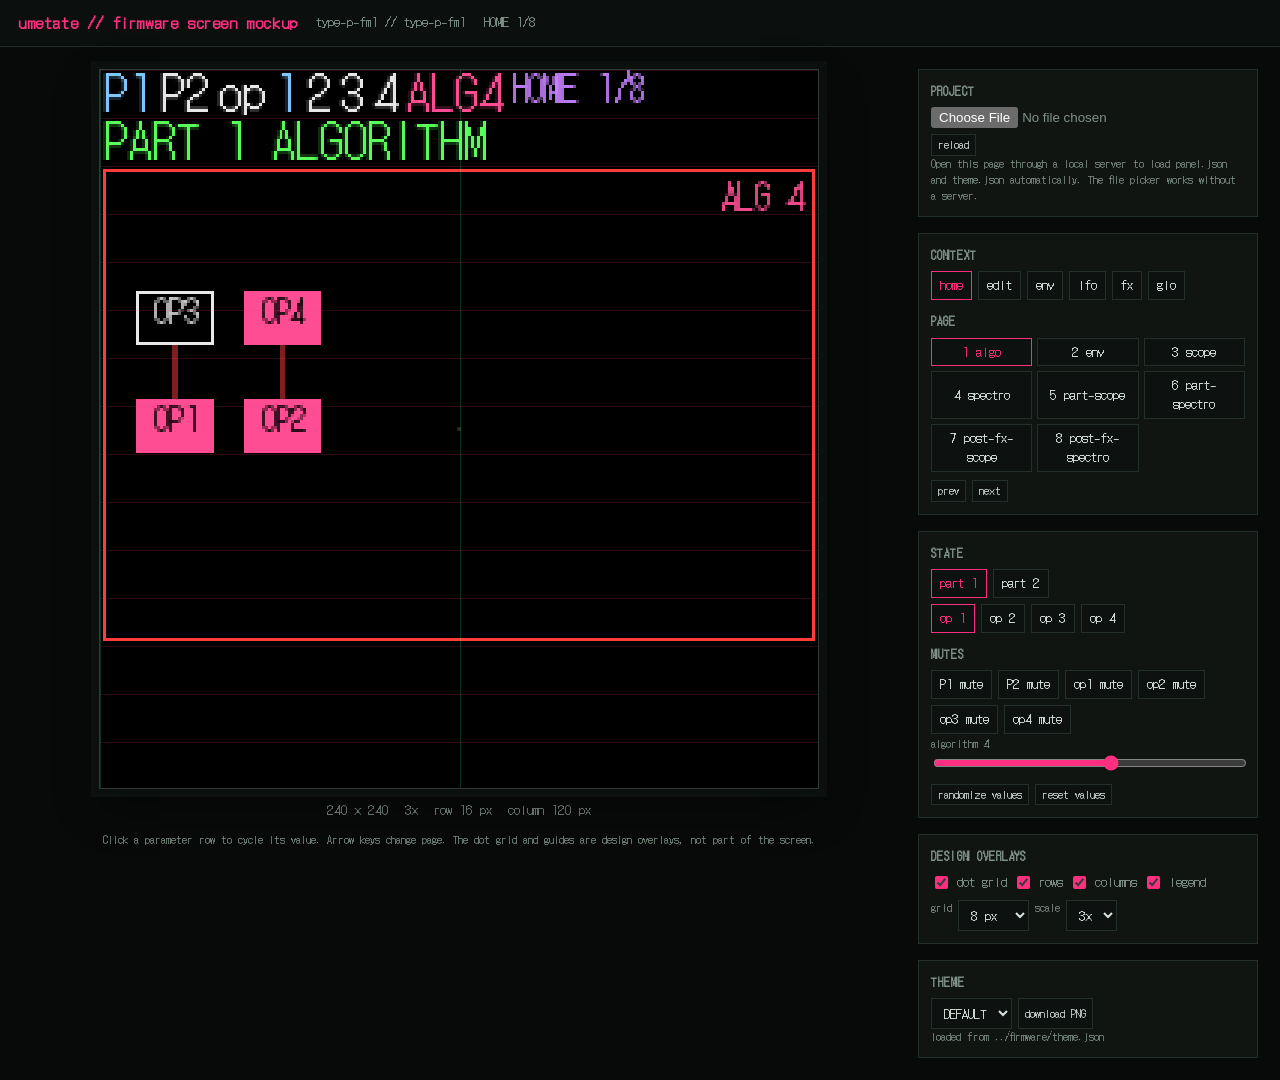
==== design/firmware-mockup.html @ 2bd8e05f "design: add a 240x240 firmware screen mockup design/firmware-mockup.html renders a project's panel.j" ====
<!doctype html>
<html lang="en">
<head>
<meta charset="utf-8">
<meta name="viewport" content="width=device-width, initial-scale=1">
<title>umetate firmware screen mockup</title>
<style>
  @font-face {
    font-family: "P1 Pixel";
    src: url("../plugin/juce/resources/fonts/DotGothic16-Regular.ttf") format("truetype");
    font-display: swap;
  }

  :root {
    color-scheme: dark;
    --shell-bg: #080a09;
    --shell-panel: #111512;
    --shell-line: #23302a;
    --shell-text: #d8e2dc;
    --shell-dim: #7f9188;
    --shell-hi: #ff2e7e;
    --scale: 3;
    --dot: 8;
  }

  * { box-sizing: border-box; }

  body {
    margin: 0;
    background: var(--shell-bg);
    color: var(--shell-text);
    font: 13px/1.45 "P1 Pixel", ui-monospace, monospace;
  }

  header {
    display: flex;
    flex-wrap: wrap;
    gap: 10px 18px;
    align-items: center;
    padding: 12px 18px;
    border-bottom: 1px solid var(--shell-line);
    background: #0b0f0d;
  }

  header h1 {
    margin: 0;
    font-size: 15px;
    letter-spacing: .04em;
    color: var(--shell-hi);
  }

  header .meta {
    color: var(--shell-dim);
  }

  main {
    display: grid;
    grid-template-columns: minmax(320px, 1fr) 340px;
    gap: 22px;
    padding: 22px;
    align-items: start;
  }

  @media (max-width: 900px) {
    main { grid-template-columns: 1fr; }
  }

  .stage {
    display: flex;
    flex-direction: column;
    gap: 12px;
    align-items: center;
  }

  .screen-wrap {
    position: relative;
    width: calc(240px * var(--scale));
    height: calc(240px * var(--scale));
    max-width: 100%;
    background: #000;
    border: 1px solid #2e3a34;
    box-shadow: 0 0 0 8px #0b0f0d, 0 18px 40px rgba(0, 0, 0, .45);
    overflow: hidden;
  }

  canvas {
    display: block;
    width: 100%;
    height: 100%;
    image-rendering: pixelated;
    image-rendering: crisp-edges;
  }

  .overlay {
    position: absolute;
    inset: 0;
    pointer-events: none;
  }

  .overlay.grid {
    background-image: radial-gradient(
      circle,
      rgba(220, 255, 235, .30) 0,
      rgba(220, 255, 235, .30) calc(var(--scale) * .55px),
      transparent calc(var(--scale) * .85px),
      transparent 100%
    );
    background-size: calc(var(--dot) * var(--scale)) calc(var(--dot) * var(--scale));
    opacity: .55;
  }

  .overlay.rows {
    background-image: repeating-linear-gradient(
      to bottom,
      rgba(255, 46, 126, .18) 0,
      rgba(255, 46, 126, .18) 1px,
      transparent 1px,
      transparent calc(16px * var(--scale))
    );
  }

  .overlay.cols {
    background-image: repeating-linear-gradient(
      to right,
      rgba(61, 255, 158, .20) 0,
      rgba(61, 255, 158, .20) 1px,
      transparent 1px,
      transparent calc(120px * var(--scale))
    );
  }

  .screen-meta {
    display: flex;
    gap: 16px;
    color: var(--shell-dim);
  }

  .sidebar {
    display: flex;
    flex-direction: column;
    gap: 16px;
    min-width: 0;
  }

  .card {
    border: 1px solid var(--shell-line);
    background: var(--shell-panel);
    padding: 12px;
  }

  .card h2 {
    margin: 0 0 8px;
    font-size: 12px;
    letter-spacing: .08em;
    text-transform: uppercase;
    color: var(--shell-dim);
  }

  .row {
    display: flex;
    flex-wrap: wrap;
    gap: 6px;
  }

  button, select, input[type="number"] {
    font: inherit;
    color: var(--shell-text);
    background: #0d1210;
    border: 1px solid var(--shell-line);
    padding: 4px 8px;
    cursor: pointer;
  }

  button:hover, select:hover {
    border-color: var(--shell-hi);
    color: #fff;
  }

  button.active {
    border-color: var(--shell-hi);
    color: var(--shell-hi);
  }

  button.tiny {
    padding: 2px 6px;
    font-size: 11px;
  }

  label.toggle {
    display: flex;
    align-items: center;
    gap: 6px;
    color: var(--shell-dim);
    cursor: pointer;
  }

  input[type="checkbox"] { accent-color: var(--shell-hi); }

  input[type="range"] { width: 100%; accent-color: var(--shell-hi); }

  input[type="file"] { width: 100%; color: var(--shell-dim); }

  .pages {
    display: grid;
    grid-template-columns: repeat(auto-fill, minmax(88px, 1fr));
    gap: 5px;
  }

  .hint {
    color: var(--shell-dim);
    font-size: 11px;
  }

  .error {
    color: #ff8f8f;
    border: 1px solid #5a2424;
    background: #1c0c0c;
    padding: 8px;
    font-size: 11px;
    white-space: pre-wrap;
  }

  .legend-swatch {
    display: inline-block;
    width: 10px;
    height: 10px;
    border: 1px solid currentColor;
    vertical-align: -1px;
  }
</style>
</head>
<body>
<header>
  <h1>umetate // firmware screen mockup</h1>
  <span class="meta" id="panel-name">loading...</span>
  <span class="meta" id="context-label"></span>
</header>

<main>
  <section class="stage">
    <div class="screen-wrap" id="screen-wrap">
      <canvas id="screen" width="240" height="240" aria-label="240 by 240 firmware screen mockup"></canvas>
      <div class="overlay grid" id="grid-overlay"></div>
      <div class="overlay rows" id="row-overlay"></div>
      <div class="overlay cols" id="col-overlay"></div>
    </div>
    <div class="screen-meta">
      <span>240 × 240</span>
      <span id="zoom-label">3×</span>
      <span>row 16 px</span>
      <span>column 120 px</span>
    </div>
    <div class="hint">
      Click a parameter row to cycle its value. Arrow keys change page.
      The dot grid and guides are design overlays, not part of the screen.
    </div>
  </section>

  <aside class="sidebar">
    <div class="card">
      <h2>Project</h2>
      <div class="row">
        <input type="file" id="panel-file" accept=".json,application/json">
        <button id="reload" class="tiny">reload</button>
      </div>
      <div class="hint" id="load-hint">
        Open this page through a local server to load panel.json and theme.json
        automatically. The file picker works without a server.
      </div>
      <div id="error" class="error" hidden></div>
    </div>

    <div class="card">
      <h2>Context</h2>
      <div class="row" id="contexts"></div>
      <h2 style="margin-top:12px">Page</h2>
      <div class="pages" id="pages"></div>
      <div class="row" style="margin-top:8px">
        <button id="prev-page" class="tiny">prev</button>
        <button id="next-page" class="tiny">next</button>
      </div>
    </div>

    <div class="card">
      <h2>State</h2>
      <div class="row" id="parts"></div>
      <div class="row" id="ops" style="margin-top:6px"></div>
      <h2 style="margin-top:12px">Mutes</h2>
      <div class="row" id="mutes"></div>
      <label class="hint" for="alg">algorithm <span id="alg-value">4</span></label>
      <input type="range" id="alg" min="0" max="7" step="1" value="4">
      <div class="row" style="margin-top:8px">
        <button id="randomize" class="tiny">randomize values</button>
        <button id="clear-values" class="tiny">reset values</button>
      </div>
    </div>

    <div class="card">
      <h2>Design overlays</h2>
      <div class="row">
        <label class="toggle"><input type="checkbox" id="show-grid" checked> dot grid</label>
        <label class="toggle"><input type="checkbox" id="show-rows" checked> rows</label>
        <label class="toggle"><input type="checkbox" id="show-cols" checked> columns</label>
        <label class="toggle"><input type="checkbox" id="show-legend" checked> legend</label>
      </div>
      <div class="row" style="margin-top:8px">
        <label class="hint" for="dot">grid</label>
        <select id="dot">
          <option value="4">4 px</option>
          <option value="8" selected>8 px</option>
          <option value="16">16 px</option>
        </select>
        <label class="hint" for="scale">scale</label>
        <select id="scale">
          <option value="2">2×</option>
          <option value="3" selected>3×</option>
          <option value="4">4×</option>
        </select>
      </div>
    </div>

    <div class="card">
      <h2>Theme</h2>
      <div class="row">
        <select id="palette"></select>
        <button id="download" class="tiny">download PNG</button>
      </div>
      <div class="hint" id="theme-note">loaded from firmware/theme.json</div>
    </div>
  </aside>
</main>

<script>
(() => {
  "use strict";

  const ROW = 16;
  const COL = 120;
  const W = 240;
  const H = 240;

  const DEFAULT_THEME = {
    colors: {
      background: "#000000",
      text: "#e8e8e8",
      muted: "#5ca666",
      accent: "#ff2e7e",
      success: "#00ff2a",
      warning: "#ffaa00",
      error: "#ff0000",
      selected: "#7ec8ff",
      popup_background: "#1e1e1e",
      popup_text: "#ffffff"
    },
    palettes: {
      DEFAULT: ["#2e5333", "#ff3c3c", "#5aff5a", "#c780ff", "#ff4d94"]
    }
  };

  const DEMO = {
    name: "demo",
    home: "home",
    parts: 2,
    operators: ["op1", "op2", "op3", "op4"],
    legend: "~SEL~ ops  ~ENC~ page\n~SAVE~ save  ~HOME~ home",
    contexts: {
      home: {
        pages: [
          {
            id: "algo",
            widgets: [
              { type: "subheader", row: 2, text: "ALGORITHM" },
              { type: "algo", row: 3, span: 10, param: "algorithm" }
            ]
          },
          {
            id: "params",
            widgets: [
              { type: "subheader", row: 2, text: "OPERATOR", partop: true },
              { type: "param_row", row: 3, text: "RATIO", param: "op1_ratio.p0" },
              { type: "param_row", row: 4, text: "LEVEL", param: "op1_level.p0" },
              { type: "param_row", row: 5, text: "FEEDBACK", param: "op1_fb.p0" },
              { type: "scope", row: 7, span: 4, channel: 0 }
            ]
          }
        ]
      },
      edit: {
        pages: [
          {
            id: "env",
            widgets: [
              { type: "subheader", row: 2, text: "ENVELOPE", active: true },
              { type: "envelope", row: 3, span: 6, params: ["r1", "r2", "r3", "r4", "l1", "l2", "l3"] }
            ]
          }
        ]
      }
    }
  };

  const state = {
    panel: null,
    theme: DEFAULT_THEME,
    context: null,
    page: 0,
    part: 0,
    op: 0,
    alg: 4,
    palette: "DEFAULT",
    values: new Map(),
    mutes: {},
    scale: 3,
    dot: 8,
    showGrid: true,
    showRows: true,
    showCols: true,
    showLegend: true,
    error: ""
  };

  const $ = (id) => document.getElementById(id);
  const canvas = $("screen");
  const ctx = canvas.getContext("2d");
  ctx.imageSmoothingEnabled = false;

  const hash = (s) => {
    let h = 2166136261;
    for (let i = 0; i < s.length; i++) {
      h ^= s.charCodeAt(i);
      h = Math.imul(h, 16777619);
    }
    return h >>> 0;
  };

  const palette = () => {
    const p = state.theme.palettes || DEFAULT_THEME.palettes;
    return p[state.palette] || p.DEFAULT || DEFAULT_THEME.palettes.DEFAULT;
  };

  const color = () => {
    const c = Object.assign({}, DEFAULT_THEME.colors, state.theme.colors || {});
    const p = palette();
    return {
      bg: c.background,
      text: c.text,
      line: p[0],
      dim: p[1],
      gray: p[2],
      amb: p[3],
      hi: p[4],
      accent: c.accent,
      selected: c.selected,
      ok: c.success,
      warn: c.warning,
      err: c.error,
      popup: c.popup_background,
      popupText: c.popup_text
    };
  };

  const currentContext = () => state.panel.contexts[state.context] || { pages: [] };
  const currentPage = () => (currentContext().pages || [])[state.page] || { widgets: [] };
  const pageWidgets = () => {
    const widgets = (currentPage().widgets || []).slice();
    const hasTitle = widgets.length > 0 && widgets[0].type === "subheader";
    return widgets
      .filter((w) => w.type !== "subheader")
      .map((w) => hasTitle ? Object.assign({}, w, { row: (w.row || 0) - 1 }) : w);
  };

  const pageLabel = () => {
    const pages = currentContext().pages || [];
    return `${state.context.toUpperCase()} ${state.page + 1}/${pages.length || 1}`;
  };

  const valueFor = (param) => {
    if (!param) return "";
    if (state.values.has(param)) return state.values.get(param);
    if (param === "algorithm") return String(state.alg);
    const p = param.toLowerCase();
    if (p.includes("ratio") || p.includes("inc")) return "1.00";
    if (p.includes("detune")) return "+0.0";
    if (p.includes("wave")) return "sine";
    if (p.includes("cutoff")) return "8.0k";
    if (p.includes("res")) return "20";
    if (p.includes("r1") || p.includes("r2") || p.includes("r3") || p.includes("r4")) return String(24 + (hash(p) % 80));
    if (p.includes("l1") || p.includes("l2") || p.includes("l3")) return String(40 + (hash(p) % 60));
    if (p.includes("level") || p.includes(".tl")) return String(30 + (hash(p) % 70));
    if (p.includes("on") || p.includes("mute")) return (hash(p) & 1) ? "on" : "off";
    if (p.includes("semi")) return String(-24 + (hash(p) % 49));
    if (p.includes("pct") || p.includes("amount") || p.includes("depth")) return String(hash(p) % 101) + "%";
    return String(16 + (hash(p) % 84));
  };

  const nextValue = (param) => {
    const p = param.toLowerCase();
    let options;
    if (p.includes("ratio")) options = ["0.50", "1.00", "2.00", "3.00"];
    else if (p.includes("wave")) options = ["sine", "tri", "saw", "square"];
    else if (p.includes("cutoff")) options = ["200", "1.0k", "4.0k", "8.0k", "16k"];
    else if (p.includes("on") || p.includes("mute")) options = ["off", "on"];
    else if (p.includes("amount") || p.includes("depth")) options = ["0%", "25%", "50%", "75%", "100%"];
    else options = ["0", "16", "32", "48", "64", "80", "99"];
    const current = valueFor(param);
    const i = options.indexOf(current);
    state.values.set(param, options[(i + 1) % options.length]);
  };

  const setScale = (s) => {
    state.scale = s;
    document.documentElement.style.setProperty("--scale", s);
    $("zoom-label").textContent = `${s}×`;
  };

  const setOverlays = () => {
    $("grid-overlay").style.display = state.showGrid ? "block" : "none";
    $("row-overlay").style.display = state.showRows ? "block" : "none";
    $("col-overlay").style.display = state.showCols ? "block" : "none";
    document.documentElement.style.setProperty("--dot", state.dot);
  };

  const text = (s, x, y, fill, size = 16, align = "left") => {
    ctx.save();
    ctx.fillStyle = fill;
    ctx.font = `${size}px "P1 Pixel", ui-monospace, monospace`;
    ctx.textBaseline = "top";
    ctx.textAlign = align;
    ctx.fillText(String(s), x, y);
    ctx.restore();
  };

  const measure = (s, size = 16) => {
    ctx.save();
    ctx.font = `${size}px "P1 Pixel", ui-monospace, monospace`;
    const w = ctx.measureText(String(s)).width;
    ctx.restore();
    return w;
  };

  const line = (x1, y1, x2, y2, stroke, width = 1) => {
    ctx.save();
    ctx.strokeStyle = stroke;
    ctx.lineWidth = width;
    ctx.beginPath();
    ctx.moveTo(x1, y1);
    ctx.lineTo(x2, y2);
    ctx.stroke();
    ctx.restore();
  };

  const rect = (x, y, w, h, fill, stroke) => {
    ctx.save();
    if (fill) {
      ctx.fillStyle = fill;
      ctx.fillRect(x, y, w, h);
    }
    if (stroke) {
      ctx.strokeStyle = stroke;
      ctx.lineWidth = 1;
      ctx.strokeRect(x + 0.5, y + 0.5, Math.max(0, w - 1), Math.max(0, h - 1));
    }
    ctx.restore();
  };

  const prefixFor = (w) => {
    if (!w) return "";
    if (w.plain) return "";
    if (w.partop) return `PART ${state.part + 1} OP`;
    if (w.plural) return w.part ? "PART" : "OP";
    if (w.part) return `PART ${state.part + 1}`;
    return `OP ${state.op + 1}`;
  };

  const header = () => {
    const c = color();
    const p = state.panel;
    let x = 1;
    const size = 16;
    const gap = 3;

    for (let i = 0; i < (p.parts || 1); i++) {
      const label = `P${i + 1}`;
      const muted = Boolean(state.mutes[`p${i + 1}`]);
      text(label, x, 0, muted ? c.dim : (i === state.part ? c.selected : c.text), size);
      x += measure(label, size) + gap;
    }

    text("op", x, 0, c.text, size);
    x += measure("op", size) + gap;
    const ops = p.operators || ["op1", "op2", "op3", "op4"];
    for (let i = 0; i < ops.length && i < 4; i++) {
      const label = String(i + 1);
      const muted = Boolean(state.mutes[`op${i + 1}`]);
      text(label, x, 0, muted ? c.dim : (i === state.op ? c.selected : c.text), size);
      x += measure(label, size) + gap;
    }

    const alg = `ALG${state.alg}`;
    if (x + measure(alg, size) + 4 < W) {
      text(alg, x, 0, c.hi, size);
      x += measure(alg, size) + 4;
    }
    const page = pageLabel();
    if (x + measure(page, 12) < W) text(page, x, 0, c.amb, 12);

    const sub = (currentPage().widgets || []).find((w) => w.type === "subheader");
    const desc = sub ? sub.text : (currentPage().id || "").toUpperCase();
    const pre = sub ? prefixFor(sub) : "";
    text((pre ? pre + " " : "") + desc, 1, ROW, c.gray, 16);  };

  const drawParamRow = (w, x, y, wd, ht) => {
    const c = color();
    const label = w.text || w.label || w.param || "param";
    const param = w.param || (w.params && w.params[0]) || "";
    text(label, x + 1, y + 1, c.text, 16);
    const val = valueFor(param);
    text(val, x + wd - 1, y + 1, c.hi, 16, "right");
    line(x, y + ht - 1, x + wd, y + ht - 1, c.line || c.dim, 1);
  };

  const drawEnvelope = (w, x, y, wd, ht, stroke) => {
    const c = color();
    rect(x + 1, y + 1, wd - 2, ht - 2, "rgba(0,0,0,.22)", c.dim);
    const pad = 8;
    const gx = x + pad;
    const gy = y + pad;
    const gw = wd - pad * 2;
    const gh = ht - pad * 2;
    for (let i = 1; i < 4; i++) line(gx + (gw * i) / 4, gy, gx + (gw * i) / 4, gy + gh, "rgba(255,255,255,.10)");
    for (let i = 1; i < 2; i++) line(gx, gy + gh / 2, gx + gw, gy + gh / 2, "rgba(255,255,255,.10)");
    const pts = [0, 0.78, 0.45, 0.62, 0.22, 0.74, 0.12];
    ctx.save();
    ctx.strokeStyle = stroke || c.amb;
    ctx.lineWidth = 2;
    ctx.beginPath();
    pts.forEach((v, i) => {
      const px = gx + (gw * i) / (pts.length - 1);
      const py = gy + gh - v * gh;
      if (i === 0) ctx.moveTo(px, py);
      else ctx.lineTo(px, py);
    });
    ctx.stroke();
    ctx.restore();
  };

  const drawScope = (w, x, y, wd, ht) => {
    const c = color();
    rect(x + 1, y + 1, wd - 2, ht - 2, "rgba(0,0,0,.22)", c.dim);
    const mid = y + ht / 2;
    ctx.save();
    ctx.strokeStyle = c.ok;
    ctx.lineWidth = 1.5;
    ctx.beginPath();
    for (let i = 0; i < wd - 4; i++) {
      const v = Math.sin(i * 0.16 + (w.channel || 0)) * 0.32 + Math.sin(i * 0.07) * 0.18;
      const py = mid + v * (ht * 0.42);
      if (i === 0) ctx.moveTo(x + 2 + i, py);
      else ctx.lineTo(x + 2 + i, py);
    }
    ctx.stroke();
    ctx.restore();
  };

  const drawSpectro = (w, x, y, wd, ht) => {
    const c = color();
    rect(x + 1, y + 1, wd - 2, ht - 2, "rgba(0,0,0,.22)", c.dim);
    const bars = Math.max(8, Math.floor((wd - 4) / 4));
    const bw = (wd - 4) / bars;
    for (let i = 0; i < bars; i++) {
      const v = 0.18 + Math.abs(Math.sin(i * 0.7 + (w.channel || 0))) * 0.72;
      const bh = (ht - 4) * v;
      rect(x + 2 + i * bw, y + ht - 2 - bh, Math.max(1, bw - 1), bh, i % 5 === 0 ? c.amb : c.hi);
    }
  };

  const drawAlgo = (w, x, y, wd, ht) => {
    const c = color();
    rect(x + 1, y + 1, wd - 2, ht - 2, "rgba(0,0,0,.22)", c.dim);
    const n = state.alg;
    const carriers = [[0], [0, 1], [0, 2], [0, 1, 2], [0, 1, 3], [0, 2, 3], [0, 1, 2, 3], [0, 1, 2, 3]][n] || [0];
    const bw = 26;
    const bh = 18;
    const gap = 10;
    const startX = x + 12;
    const startY = y + 20;
    const pos = [
      [startX, startY + 58],
      [startX + bw + gap, startY + 58],
      [startX, startY + 22],
      [startX + bw + gap, startY + 22]
    ];
    // simple routing lines: modulators feed the next lower row
    for (let i = 2; i < 4; i++) {
      line(pos[i][0] + bw / 2, pos[i][1] + bh, pos[i - 2][0] + bw / 2, pos[i - 2][1], c.dim, 1);
    }
    for (let i = 0; i < 4; i++) {
      const carrier = carriers.includes(i);
      rect(pos[i][0], pos[i][1], bw, bh, carrier ? c.hi : "transparent", carrier ? c.hi : c.text);
      text(`OP${i + 1}`, pos[i][0] + bw / 2, pos[i][1] + 2, carrier ? c.bg : c.text, 10, "center");
    }
    text(`ALG ${n}`, x + wd - 4, y + 4, c.hi, 12, "right");
  };

  const drawLabel = (w, x, y, wd) => {
    const c = color();
    text(w.text || "", x + 1, y, c.gray, 16);
  };

  const drawName = (w, x, y, wd) => {
    const c = color();
    text(w.text || "name", x + 1, y, c.text, 16);
    text("init patch", x + wd - 1, y, c.hi, 16, "right");
  };

  const drawCustom = (w, x, y, wd, ht) => {
    const c = color();
    text(w.text || "custom", x + 1, y, c.amb, 16);
  };

  const drawWidget = (w) => {
    const x = 0;
    const y = (w.row || 0) * ROW;
    const wd = W;
    const ht = (w.span || 1) * ROW;
    switch (w.type) {
      case "subheader": break;   /* the page title is drawn by header() */
      case "param_row": drawParamRow(w, x, y, wd, ht); break;
      case "label": drawLabel(w, x, y, wd); break;
      case "name": drawName(w, x, y, wd); break;
      case "algo": drawAlgo(w, x, y, wd, ht); break;
      case "envelope": drawEnvelope(w, x, y, wd, ht, color().amb); break;
      case "genv": drawEnvelope(w, x, y, wd, ht, color().ok); break;
      case "scope": drawScope(w, x, y, wd, ht); break;
      case "spectro": drawSpectro(w, x, y, wd, ht); break;
      case "custom": drawCustom(w, x, y, wd, ht); break;
      default: text(w.text || w.type, x + 1, y, color().dim, 14); break;
    }
  };

  const drawLegend = () => {
    if (!state.showLegend || !state.panel.legend) return;
    const page = currentPage();
    const lastRow = Math.max(...pageWidgets().map((w) => (w.row || 0) + (w.span || 1)), 0);
    if (lastRow >= 12) return;
    const c = color();
    const lines = String(state.panel.legend).split(/\n|\\n/).slice(0, 3);
    let y = H - lines.length * 14;
    for (const raw of lines) {
      let x = 2;
      let hot = false;
      for (const part of raw.split("~")) {
        if (part) {
          text(part, x, y, hot ? c.hi : c.dim, 11);
          x += measure(part, 11);
        }
        hot = !hot;
      }
      y += 14;
    }
  };

  const render = () => {
    const c = color();
    ctx.fillStyle = c.bg;
    ctx.fillRect(0, 0, W, H);
    if (!state.panel) return;
    header();
    for (const w of pageWidgets()) drawWidget(w);
    drawLegend();
    $("context-label").textContent = pageLabel();
    $("panel-name").textContent = `${state.panel.name || "panel"} // ${state.theme.name || "theme"}`;
  };

  const showError = (message) => {
    state.error = message;
    const el = $("error");
    el.hidden = !message;
    el.textContent = message;
  };

  const buildControls = () => {
    const p = state.panel;
    const contexts = Object.keys(p.contexts || {});
    if (!contexts.includes(state.context)) state.context = p.home && p.contexts[p.home] ? p.home : contexts[0];
    state.page = Math.min(state.page, (currentContext().pages || []).length - 1);
    if (state.page < 0) state.page = 0;

    $("contexts").innerHTML = "";
    for (const key of contexts) {
      const b = document.createElement("button");
      b.textContent = key;
      b.className = key === state.context ? "active" : "";
      b.onclick = () => {
        state.context = key;
        state.page = 0;
        buildControls();
        render();
      };
      $("contexts").append(b);
    }

    $("pages").innerHTML = "";
    (currentContext().pages || []).forEach((page, i) => {
      const b = document.createElement("button");
      b.textContent = `${i + 1} ${page.id}`;
      b.className = i === state.page ? "active" : "";
      b.onclick = () => {
        state.page = i;
        buildControls();
        render();
      };
      $("pages").append(b);
    });

    $("parts").innerHTML = "";
    for (let i = 0; i < (p.parts || 1); i++) {
      const b = document.createElement("button");
      b.textContent = `part ${i + 1}`;
      b.className = i === state.part ? "active" : "";
      b.onclick = () => {
        state.part = i;
        buildControls();
        render();
      };
      $("parts").append(b);
    }

    $("ops").innerHTML = "";
    const ops = p.operators || [];
    for (let i = 0; i < ops.length; i++) {
      const b = document.createElement("button");
      b.textContent = `op ${i + 1}`;
      b.className = i === state.op ? "active" : "";
      b.onclick = () => {
        state.op = i;
        buildControls();
        render();
      };
      $("ops").append(b);
    }

    $("mutes").innerHTML = "";
    for (let i = 0; i < (p.parts || 1); i++) {
      const b = document.createElement("button");
      b.textContent = `P${i + 1} mute`;
      b.className = state.mutes[`p${i + 1}`] ? "active" : "";
      b.onclick = () => {
        state.mutes[`p${i + 1}`] = !state.mutes[`p${i + 1}`];
        buildControls();
        render();
      };
      $("mutes").append(b);
    }
    for (let i = 0; i < ops.length; i++) {
      const b = document.createElement("button");
      b.textContent = `op${i + 1} mute`;
      b.className = state.mutes[`op${i + 1}`] ? "active" : "";
      b.onclick = () => {
        state.mutes[`op${i + 1}`] = !state.mutes[`op${i + 1}`];
        buildControls();
        render();
      };
      $("mutes").append(b);
    }

    const palettes = Object.keys(state.theme.palettes || DEFAULT_THEME.palettes);
    if (!palettes.includes(state.palette)) state.palette = palettes[0];
    $("palette").innerHTML = palettes.map((name) => `<option value="${name}"${name === state.palette ? " selected" : ""}>${name}</option>`).join("");
  };

  const connectControls = () => {
    $("prev-page").onclick = () => {
      const pages = currentContext().pages || [];
      if (!pages.length) return;
      state.page = (state.page - 1 + pages.length) % pages.length;
      buildControls();
      render();
    };
    $("next-page").onclick = () => {
      const pages = currentContext().pages || [];
      if (!pages.length) return;
      state.page = (state.page + 1) % pages.length;
      buildControls();
      render();
    };
    $("alg").oninput = (e) => {
      state.alg = Number(e.target.value);
      $("alg-value").textContent = state.alg;
      render();
    };
    $("palette").onchange = (e) => {
      state.palette = e.target.value;
      render();
    };
    $("show-grid").onchange = (e) => { state.showGrid = e.target.checked; setOverlays(); };
    $("show-rows").onchange = (e) => { state.showRows = e.target.checked; setOverlays(); };
    $("show-cols").onchange = (e) => { state.showCols = e.target.checked; setOverlays(); };
    $("show-legend").onchange = (e) => { state.showLegend = e.target.checked; render(); };
    $("dot").onchange = (e) => { state.dot = Number(e.target.value); setOverlays(); };
    $("scale").onchange = (e) => { setScale(Number(e.target.value)); };
    $("randomize").onclick = () => {
      for (const w of pageWidgets()) {
        const param = w.param || (w.params && w.params[0]);
        if (param) nextValue(param);
      }
      render();
    };
    $("clear-values").onclick = () => {
      state.values.clear();
      render();
    };
    $("download").onclick = () => {
      const a = document.createElement("a");
      a.download = `${state.panel.name || "screen"}-${state.context}-${state.page + 1}.png`;
      a.href = canvas.toDataURL("image/png");
      a.click();
    };
    $("reload").onclick = () => boot(true);

    $("panel-file").onchange = async (e) => {
      const file = e.target.files && e.target.files[0];
      if (!file) return;
      try {
        state.panel = JSON.parse(await file.text());
        state.context = null;
        state.page = 0;
        state.values.clear();
        showError("");
        buildControls();
        render();
      } catch (err) {
        showError("could not read that panel.json:\n" + err.message);
      }
    };

    canvas.onclick = (e) => {
      if (!state.panel) return;
      const rect = canvas.getBoundingClientRect();
      const x = ((e.clientX - rect.left) / rect.width) * W;
      const y = ((e.clientY - rect.top) / rect.height) * H;
      const row = Math.floor(y / ROW);
      const hit = pageWidgets().find((w) => {
        const top = (w.row || 0);
        const span = w.span || 1;
        return row >= top && row < top + span && w.type === "param_row";
      });
      if (hit) {
        const param = hit.param || (hit.params && hit.params[0]);
        if (param) {
          nextValue(param);
          render();
        }
      }
    };

    window.onkeydown = (e) => {
      if (!state.panel) return;
      const pages = currentContext().pages || [];
      if (!pages.length) return;
      if (e.key === "ArrowRight") {
        state.page = (state.page + 1) % pages.length;
        buildControls(); render();
      } else if (e.key === "ArrowLeft") {
        state.page = (state.page - 1 + pages.length) % pages.length;
        buildControls(); render();
      } else if (e.key === "ArrowDown" || e.key === "ArrowUp") {
        const keys = Object.keys(state.panel.contexts || {});
        const i = keys.indexOf(state.context);
        const next = e.key === "ArrowDown" ? (i + 1) % keys.length : (i - 1 + keys.length) % keys.length;
        state.context = keys[next];
        state.page = 0;
        buildControls(); render();
      }
    };
  };

  const resolveAsset = (value, fallback) => {
    const raw = value || fallback;
    const rootDirs = ["examples/", "firmware/", "design/", "plugin/"];
    if (raw.startsWith("/") || raw.startsWith("http://") || raw.startsWith("https://")) return raw;
    if (rootDirs.some((dir) => raw.startsWith(dir))) return "/" + raw;
    return new URL(raw, location.href).href;
  };

  const loadPanel = async () => {
    const params = new URLSearchParams(location.search);
    const requested = params.get("panel");
    const candidates = [];
    if (requested) candidates.push(resolveAsset(requested, requested));
    candidates.push(
      "../examples/type-p-fm1/panel.json",
      "../../src/panel.json",
      "/src/panel.json"
    );
    let lastError = "";
    for (const url of candidates) {
      try {
        const res = await fetch(url, { cache: "no-store" });
        if (!res.ok) throw new Error(`${res.status} ${res.statusText}`);
        state.panel = await res.json();
        showError("");
        return;
      } catch (err) {
        lastError = `${url}: ${err.message}`;
      }
    }
    state.panel = DEMO;
    showError(
      "could not load a panel.json\n" +
      "Open this page through a local server (python -m http.server 8000) " +
      "or use the file picker. Showing the demo panel.\n\n" + lastError
    );
  };

  const loadTheme = async () => {
    const params = new URLSearchParams(location.search);
    const requested = params.get("theme");
    const candidates = [];
    if (requested) candidates.push(resolveAsset(requested, requested));
    candidates.push("../firmware/theme.json", "../../firmware/theme.json");
    for (const url of candidates) {
      try {
        const res = await fetch(url, { cache: "no-store" });
        if (!res.ok) throw new Error(`${res.status} ${res.statusText}`);
        state.theme = await res.json();
        $("theme-note").textContent = `loaded from ${url}`;
        return;
      } catch (err) {
        /* try the next candidate */
      }
    }
    state.theme = DEFAULT_THEME;
    $("theme-note").textContent = "using the built-in fallback theme";
  };

  const boot = async (reload = false) => {
    const params = new URLSearchParams(location.search);
    if (reload || !state.panel) {
      await Promise.all([loadPanel(), loadTheme()]);
    }
    if (state.panel) {
      const wantedContext = params.get("context");
      if (wantedContext && state.panel.contexts[wantedContext]) {
        state.context = wantedContext;
      }
      const wantedPage = Number(params.get("page") || "1") - 1;
      if (Number.isFinite(wantedPage)) state.page = Math.max(0, wantedPage);
    }
    const scale = Number(params.get("scale") || 3);
    setScale([2, 3, 4].includes(scale) ? scale : 3);
    setOverlays();
    buildControls();
    render();
  };

  connectControls();
  boot();
  if (document.fonts && document.fonts.ready) {
    document.fonts.ready.then(() => render());
  }
})();
</script>
</body>
</html>
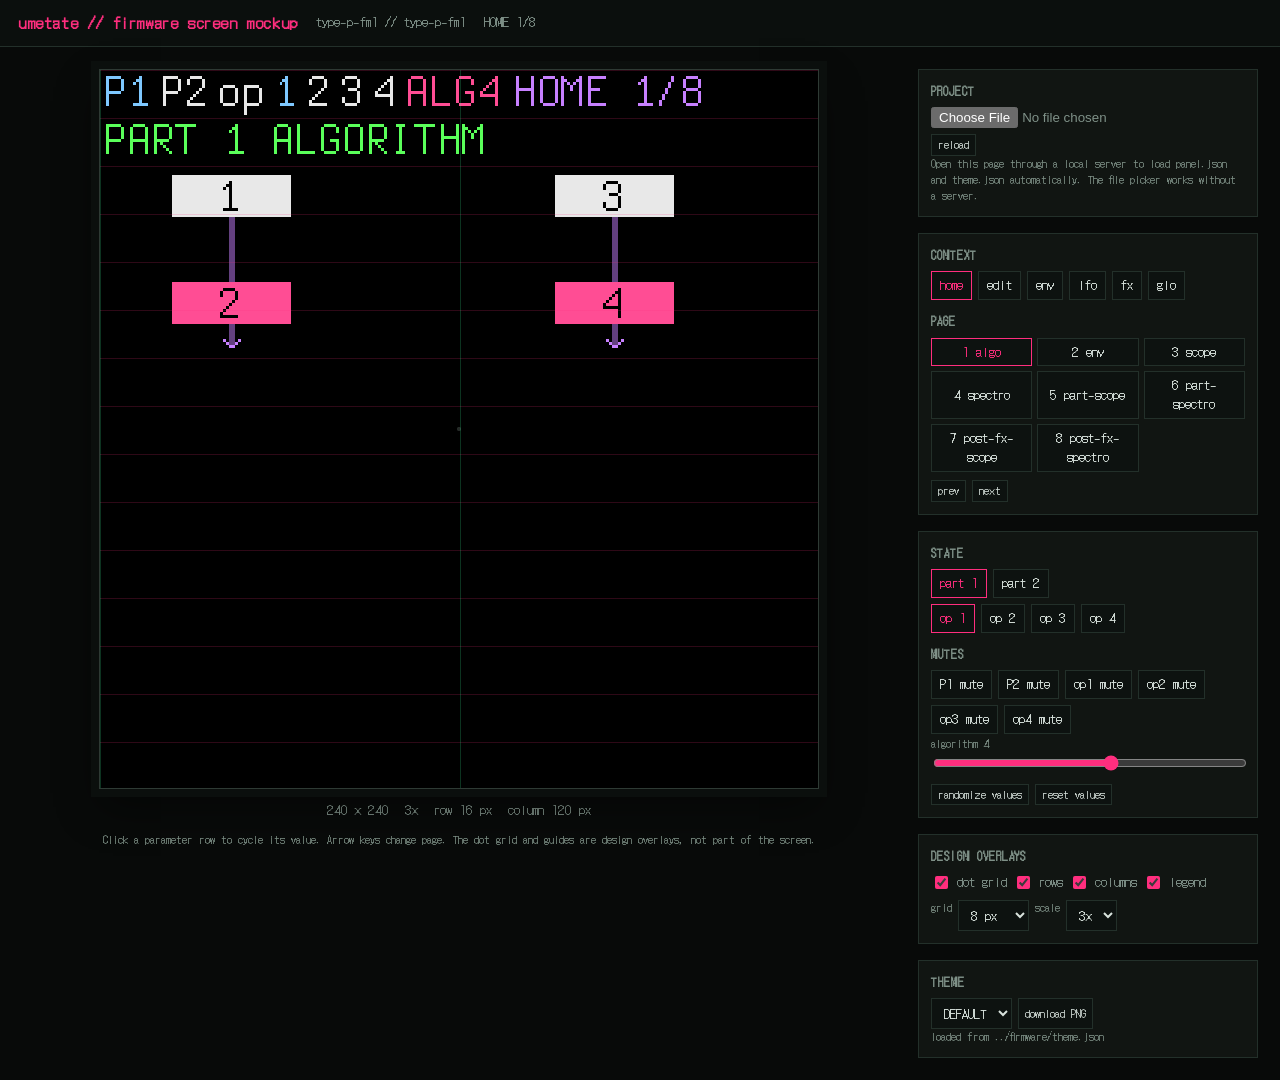
==== commit 18e3853e: "design: draw the firmware bitmap font in the screen mockup The 240x240 mockup now loads design/firmw" ====
--- a/design/firmware-mockup.html
+++ b/design/firmware-mockup.html
@@ -402,6 +402,7 @@
   const state = {
     panel: null,
     theme: DEFAULT_THEME,
+    font: null,
     context: null,
     page: 0,
     part: 0,
@@ -520,7 +521,66 @@
     document.documentElement.style.setProperty("--dot", state.dot);
   };
 
+  const face = (name) => {
+    if (!state.font || !state.font.faces) return null;
+    const data = state.font.faces[name];
+    if (!data) return null;
+    if (!data._bytes) {
+      data._bytes = Uint8Array.from(atob(data.data), (c) => c.charCodeAt(0));
+    }
+    return data;
+  };
+
+  const glyphIndex = (f, code) => {
+    if (code < f.first || code > f.last) code = 63;   /* "?" */
+    return code - f.first;
+  };
+
+  const bitmapMeasure = (s, name) => {
+    const f = face(name);
+    if (!f) return 0;
+    let width = 0;
+    for (const ch of String(s)) {
+      width += f.adv[glyphIndex(f, ch.codePointAt(0))];
+    }
+    return width;
+  };
+
+  const drawBitmap = (s, x, y, fill, name) => {
+    const f = face(name);
+    if (!f) return false;
+    ctx.save();
+    ctx.fillStyle = fill;
+    let pen = x;
+    for (const ch of String(s)) {
+      const gi = glyphIndex(f, ch.codePointAt(0));
+      const w = f.bw[gi];
+      const bpr = (w + 1) >> 1;
+      const off = f.off[gi];
+      for (let gy = 0; gy < f.height; gy++) {
+        for (let gx = 0; gx < w; gx++) {
+          const byte = f._bytes[off + gy * bpr + (gx >> 1)];
+          const alpha = (gx & 1) ? (byte & 15) : (byte >> 4);
+          if (!alpha) continue;
+          ctx.globalAlpha = alpha / 15;
+          ctx.fillRect(pen - f.pad + gx, y + gy, 1, 1);
+        }
+      }
+      pen += f.adv[gi];
+    }
+    ctx.globalAlpha = 1;
+    ctx.restore();
+    return true;
+  };
+
   const text = (s, x, y, fill, size = 16, align = "left") => {
+    const name = size >= 24 ? "L" : "S";
+    if (state.font) {
+      const width = bitmapMeasure(s, name);
+      const drawX = align === "right" ? x - width : align === "center" ? x - width / 2 : x;
+      drawBitmap(s, Math.round(drawX), Math.round(y), fill, name);
+      return;
+    }
     ctx.save();
     ctx.fillStyle = fill;
     ctx.font = `${size}px "P1 Pixel", ui-monospace, monospace`;
@@ -531,6 +591,8 @@
   };
 
   const measure = (s, size = 16) => {
+    const name = size >= 24 ? "L" : "S";
+    if (state.font) return bitmapMeasure(s, name);
     ctx.save();
     ctx.font = `${size}px "P1 Pixel", ui-monospace, monospace`;
     const w = ctx.measureText(String(s)).width;
@@ -674,32 +736,47 @@
     }
   };
 
+  const ALGO_MOD = [
+    [0, 1, 2, 4], [0, 0, 3, 4], [0, 0, 2, 5], [0, 1, 1, 6],
+    [0, 1, 0, 4], [0, 1, 1, 1], [0, 1, 0, 0], [0, 0, 0, 0]
+  ];
+  const ALGO_CAR = [8, 8, 8, 8, 10, 14, 14, 15];
+  const ALGO_X = [
+    [30, 90, 150, 210], [44, 172, 108, 108], [44, 172, 108, 108], [108, 44, 172, 108],
+    [44, 44, 172, 172], [108, 44, 108, 172], [44, 44, 108, 172], [210, 150, 90, 30]
+  ];
+  const ALGO_Y = [
+    [10, 10, 10, 10], [10, 10, 46, 82], [46, 10, 46, 82], [10, 46, 46, 82],
+    [10, 46, 10, 46], [10, 46, 46, 46], [10, 46, 46, 46], [10, 10, 10, 10]
+  ];
+
   const drawAlgo = (w, x, y, wd, ht) => {
     const c = color();
-    rect(x + 1, y + 1, wd - 2, ht - 2, "rgba(0,0,0,.22)", c.dim);
-    const n = state.alg;
-    const carriers = [[0], [0, 1], [0, 2], [0, 1, 2], [0, 1, 3], [0, 2, 3], [0, 1, 2, 3], [0, 1, 2, 3]][n] || [0];
-    const bw = 26;
-    const bh = 18;
-    const gap = 10;
-    const startX = x + 12;
-    const startY = y + 20;
-    const pos = [
-      [startX, startY + 58],
-      [startX + bw + gap, startY + 58],
-      [startX, startY + 22],
-      [startX + bw + gap, startY + 22]
-    ];
-    // simple routing lines: modulators feed the next lower row
-    for (let i = 2; i < 4; i++) {
-      line(pos[i][0] + bw / 2, pos[i][1] + bh, pos[i - 2][0] + bw / 2, pos[i - 2][1], c.dim, 1);
-    }
+    const n = Math.max(0, Math.min(7, state.alg));
+    const car = ALGO_CAR[n];
     for (let i = 0; i < 4; i++) {
-      const carrier = carriers.includes(i);
-      rect(pos[i][0], pos[i][1], bw, bh, carrier ? c.hi : "transparent", carrier ? c.hi : c.text);
-      text(`OP${i + 1}`, pos[i][0] + bw / 2, pos[i][1] + 2, carrier ? c.bg : c.text, 10, "center");
-    }
-    text(`ALG ${n}`, x + wd - 4, y + 4, c.hi, 12, "right");
+      for (let j = 0; j < 4; j++) {
+        if (ALGO_MOD[n][i] & (1 << j)) {
+          line(x + ALGO_X[n][j], y + ALGO_Y[n][j], x + ALGO_X[n][i], y + ALGO_Y[n][i], c.amb, 1);
+        }
+      }
+    }
+    for (let i = 0; i < 4; i++) {
+      if (car & (1 << i)) {
+        const cx = x + ALGO_X[n][i];
+        const cy = y + ALGO_Y[n][i] + 7;
+        line(cx, cy, cx, cy + 8, c.amb, 1);
+        line(cx - 3, cy + 5, cx, cy + 8, c.amb, 1);
+        line(cx + 3, cy + 5, cx, cy + 8, c.amb, 1);
+      }
+    }
+    for (let i = 0; i < 4; i++) {
+      const carrier = Boolean(car & (1 << i));
+      const bx = x + ALGO_X[n][i] - 20;
+      const by = y + ALGO_Y[n][i] - 7;
+      rect(bx, by, 40, 14, carrier ? c.hi : c.text);
+      text(String(i + 1), bx + 15, by, c.bg, 16);
+    }
   };
 
   const drawLabel = (w, x, y, wd) => {
@@ -745,18 +822,18 @@
     if (lastRow >= 12) return;
     const c = color();
     const lines = String(state.panel.legend).split(/\n|\\n/).slice(0, 3);
-    let y = H - lines.length * 14;
+    let y = H - lines.length * ROW;
     for (const raw of lines) {
       let x = 2;
       let hot = false;
       for (const part of raw.split("~")) {
         if (part) {
-          text(part, x, y, hot ? c.hi : c.dim, 11);
-          x += measure(part, 11);
+          text(part, x, y, hot ? c.hi : c.dim, 16);
+          x += measure(part, 16);
         }
         hot = !hot;
       }
-      y += 14;
+      y += ROW;
     }
   };
 
@@ -1034,10 +1111,25 @@
     $("theme-note").textContent = "using the built-in fallback theme";
   };
 
+  const loadFont = async () => {
+    const candidates = ["firmware-font.json", "../design/firmware-font.json"];
+    for (const url of candidates) {
+      try {
+        const res = await fetch(url, { cache: "no-store" });
+        if (!res.ok) throw new Error(`${res.status} ${res.statusText}`);
+        state.font = await res.json();
+        return;
+      } catch (err) {
+        /* try the next candidate */
+      }
+    }
+    state.font = null;
+  };
+
   const boot = async (reload = false) => {
     const params = new URLSearchParams(location.search);
     if (reload || !state.panel) {
-      await Promise.all([loadPanel(), loadTheme()]);
+      await Promise.all([loadPanel(), loadTheme(), loadFont()]);
     }
     if (state.panel) {
       const wantedContext = params.get("context");
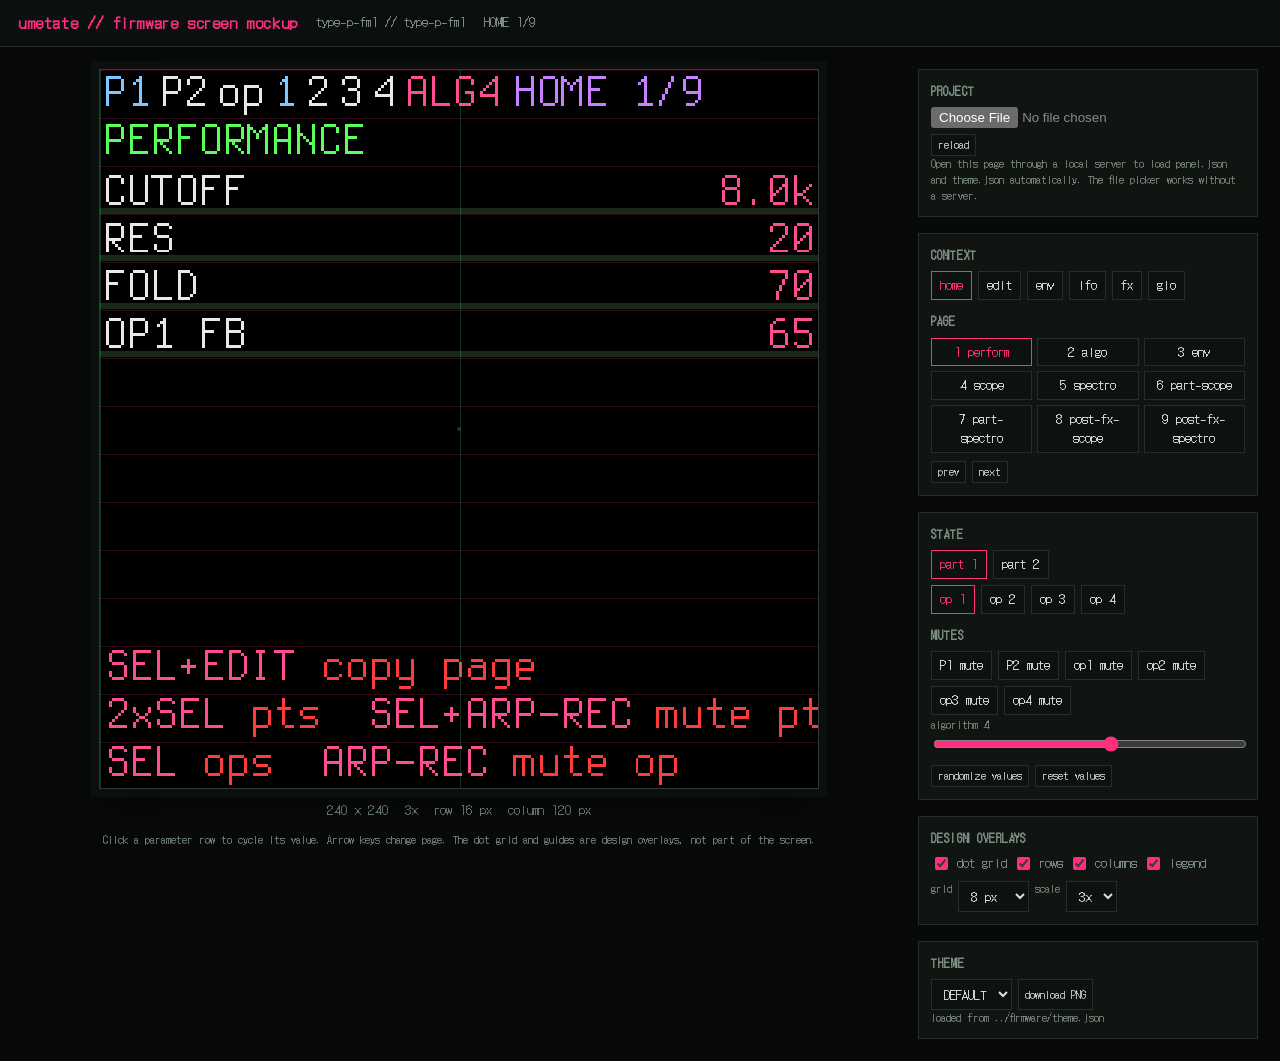
==== commit cea79614: "fix: match the OPM modulator index and detent the ratio knobs The FM router doubled the modulator pa" ====
--- a/design/firmware-mockup.html
+++ b/design/firmware-mockup.html
@@ -497,7 +497,7 @@
   const nextValue = (param) => {
     const p = param.toLowerCase();
     let options;
-    if (p.includes("ratio")) options = ["0.50", "1.00", "2.00", "3.00"];
+    if (p.includes("ratio")) options = ["0.50", "0.71", "0.79", "0.87", "1.00", "1.41", "1.57", "1.73", "2.00"];
     else if (p.includes("wave")) options = ["sine", "tri", "saw", "square"];
     else if (p.includes("cutoff")) options = ["200", "1.0k", "4.0k", "8.0k", "16k"];
     else if (p.includes("on") || p.includes("mute")) options = ["off", "on"];
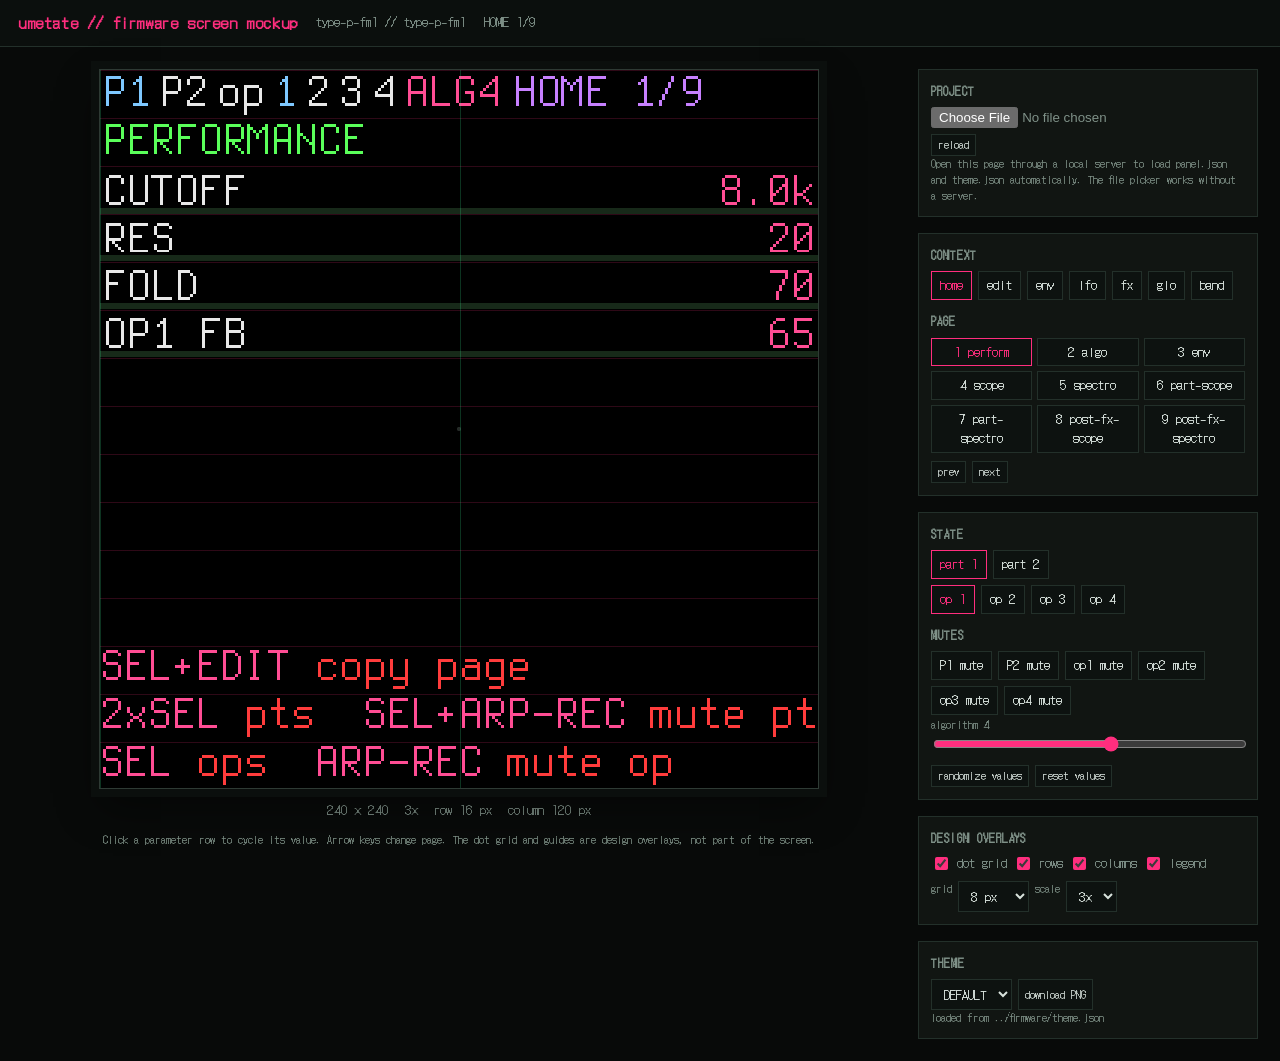
==== commit f0be9fcc: "design: specify the operator band and the page memory The control map gains the SEL plus SELECT oper" ====
--- a/design/firmware-mockup.html
+++ b/design/firmware-mockup.html
@@ -278,6 +278,10 @@
       <div class="row" style="margin-top:8px">
         <button id="prev-page" class="tiny">prev</button>
         <button id="next-page" class="tiny">next</button>
+      </div>
+      <div class="hint" id="band-hint" hidden>
+        Band preview: change the algorithm and operator to see the carrier, one,
+        two, or three targets.
       </div>
     </div>
 
@@ -405,6 +409,7 @@
     font: null,
     context: null,
     page: 0,
+    pages: {},
     part: 0,
     op: 0,
     alg: 4,
@@ -683,7 +688,6 @@
 
   const drawEnvelope = (w, x, y, wd, ht, stroke) => {
     const c = color();
-    rect(x + 1, y + 1, wd - 2, ht - 2, "rgba(0,0,0,.22)", c.dim);
     const pad = 8;
     const gx = x + pad;
     const gy = y + pad;
@@ -691,7 +695,9 @@
     const gh = ht - pad * 2;
     for (let i = 1; i < 4; i++) line(gx + (gw * i) / 4, gy, gx + (gw * i) / 4, gy + gh, "rgba(255,255,255,.10)");
     for (let i = 1; i < 2; i++) line(gx, gy + gh / 2, gx + gw, gy + gh / 2, "rgba(255,255,255,.10)");
-    const pts = [0, 0.78, 0.45, 0.62, 0.22, 0.74, 0.12];
+    const op = w.op || 0;
+    const pts = [0, 0.78, 0.45, 0.62, 0.22, 0.74, 0.12].map((v, i) =>
+      Math.max(0.05, Math.min(0.95, v + Math.sin((i + 1) * op) * 0.12)));
     ctx.save();
     ctx.strokeStyle = stroke || c.amb;
     ctx.lineWidth = 2;
@@ -708,10 +714,10 @@
 
   const drawScope = (w, x, y, wd, ht) => {
     const c = color();
-    rect(x + 1, y + 1, wd - 2, ht - 2, "rgba(0,0,0,.22)", c.dim);
     const mid = y + ht / 2;
+    line(x, mid, x + wd - 1, mid, c.dim, 1);
     ctx.save();
-    ctx.strokeStyle = c.ok;
+    ctx.strokeStyle = c.amb;
     ctx.lineWidth = 1.5;
     ctx.beginPath();
     for (let i = 0; i < wd - 4; i++) {
@@ -749,6 +755,81 @@
     [10, 10, 10, 10], [10, 10, 46, 82], [46, 10, 46, 82], [10, 46, 46, 82],
     [10, 46, 10, 46], [10, 46, 46, 46], [10, 46, 46, 46], [10, 10, 10, 10]
   ];
+
+  /* The operator band preview. The pages use panel.json rows, so the title at
+     row 2 promotes into the header and the band lands on rows 6 to 11. */
+  const BAND_LEGEND =
+    "~SEL+EDIT~ copy  ~SEL+SELECT~ ops\n~2xSEL~ pts  ~SEL+ARP-REC~ mute pt\n~SEL~ ops  ~ARP-REC~ mute op";
+  const BAND_PAGES = [
+    {
+      id: "a-env",
+      widgets: [
+        { type: "subheader", row: 2, text: "A-ENV" },
+        { type: "param_row", row: 3, text: "ATTACK RATE", param: "op1.eg.r1" },
+        { type: "param_row", row: 4, text: "DECAY 1 RATE", param: "op1.eg.r2" },
+        { type: "param_row", row: 5, text: "DECAY 2 RATE", param: "op1.eg.r3" },
+        { type: "param_row", row: 6, text: "RELEASE RATE", param: "op1.eg.r4" },
+        { type: "band", row: 7, span: 6, kind: "env" }
+      ]
+    },
+    {
+      id: "scope",
+      widgets: [
+        { type: "subheader", row: 2, text: "OSCILLATOR" },
+        { type: "param_row", row: 3, text: "RATIO", param: "op1.ph.inc_ratio" },
+        { type: "param_row", row: 4, text: "LEVEL", param: "op1.tl.level" },
+        { type: "param_row", row: 5, text: "FEEDBACK", param: "op1.fb.level" },
+        { type: "param_row", row: 6, text: "WAVE", param: "op1.osc.waveform" },
+        { type: "band", row: 7, span: 6, kind: "scope" }
+      ]
+    }
+  ];
+
+  const ensureBandContext = () => {
+    if (!state.panel || !state.panel.contexts) return;
+    state.panel.contexts.band = { pages: BAND_PAGES };
+  };
+
+  const legendFor = () =>
+    state.context === "band" ? BAND_LEGEND : state.panel.legend;
+
+  const bandTargets = (alg, op) => {
+    const out = [];
+    for (let j = 0; j < 4; j++) {
+      if (ALGO_MOD[alg][j] & (1 << op)) out.push(j);
+    }
+    return out;
+  };
+
+  const drawGraph = (kind, x, y, w, h, op) => {
+    if (kind === "env") drawEnvelope({ op }, x, y, w, h, color().amb);
+    else drawScope({ channel: op }, x, y, w, h);
+  };
+
+  const drawBand = (w, x, y, wd, ht) => {
+    const c = color();
+    const n = Math.max(0, Math.min(7, state.alg));
+    const targets = bandTargets(n, state.op);
+    if (!targets.length) {
+      drawGraph(w.kind, x, y, wd, ht, state.op);
+      return;
+    }
+    const graphH = 2 * ROW;
+    drawGraph(w.kind, x, y, wd, graphH, state.op);
+    const labelY = y + graphH;
+    const cols = targets.length;
+    const cw = wd / cols;
+    targets.forEach((t, i) => {
+      text(`OP ${t + 1}`, x + i * cw + cw / 2, labelY, c.gray, 16, "center");
+    });
+    const targetY = labelY + ROW;
+    for (let i = 1; i < cols; i++) {
+      line(x + i * cw, targetY, x + i * cw, targetY + 2 * ROW, c.line, 1);
+    }
+    targets.forEach((t, i) => {
+      drawGraph(w.kind, x + i * cw, targetY, cw, 2 * ROW, t);
+    });
+  };
 
   const drawAlgo = (w, x, y, wd, ht) => {
     const c = color();
@@ -810,21 +891,22 @@
       case "genv": drawEnvelope(w, x, y, wd, ht, color().ok); break;
       case "scope": drawScope(w, x, y, wd, ht); break;
       case "spectro": drawSpectro(w, x, y, wd, ht); break;
+      case "band": drawBand(w, x, y, wd, ht); break;
       case "custom": drawCustom(w, x, y, wd, ht); break;
       default: text(w.text || w.type, x + 1, y, color().dim, 14); break;
     }
   };
 
   const drawLegend = () => {
-    if (!state.showLegend || !state.panel.legend) return;
+    if (!state.showLegend || !legendFor()) return;
     const page = currentPage();
     const lastRow = Math.max(...pageWidgets().map((w) => (w.row || 0) + (w.span || 1)), 0);
-    if (lastRow >= 12) return;
+    if (lastRow > 12) return;
     const c = color();
-    const lines = String(state.panel.legend).split(/\n|\\n/).slice(0, 3);
+    const lines = String(legendFor()).split(/\n|\\n/).slice(0, 3);
     let y = H - lines.length * ROW;
     for (const raw of lines) {
-      let x = 2;
+      let x = 0;
       let hot = false;
       for (const part of raw.split("~")) {
         if (part) {
@@ -869,8 +951,9 @@
       b.textContent = key;
       b.className = key === state.context ? "active" : "";
       b.onclick = () => {
+        state.pages[state.context] = state.page;
         state.context = key;
-        state.page = 0;
+        state.page = state.pages[key] || 0;
         buildControls();
         render();
       };
@@ -944,6 +1027,9 @@
     const palettes = Object.keys(state.theme.palettes || DEFAULT_THEME.palettes);
     if (!palettes.includes(state.palette)) state.palette = palettes[0];
     $("palette").innerHTML = palettes.map((name) => `<option value="${name}"${name === state.palette ? " selected" : ""}>${name}</option>`).join("");
+    $("alg").value = String(state.alg);
+    $("alg-value").textContent = state.alg;
+    $("band-hint").hidden = state.context !== "band";
   };
 
   const connectControls = () => {
@@ -1000,6 +1086,7 @@
       if (!file) return;
       try {
         state.panel = JSON.parse(await file.text());
+        ensureBandContext();
         state.context = null;
         state.page = 0;
         state.values.clear();
@@ -1045,8 +1132,9 @@
         const keys = Object.keys(state.panel.contexts || {});
         const i = keys.indexOf(state.context);
         const next = e.key === "ArrowDown" ? (i + 1) % keys.length : (i - 1 + keys.length) % keys.length;
+        state.pages[state.context] = state.page;
         state.context = keys[next];
-        state.page = 0;
+        state.page = state.pages[state.context] || 0;
         buildControls(); render();
       }
     };
@@ -1132,12 +1220,21 @@
       await Promise.all([loadPanel(), loadTheme(), loadFont()]);
     }
     if (state.panel) {
+      ensureBandContext();
       const wantedContext = params.get("context");
       if (wantedContext && state.panel.contexts[wantedContext]) {
         state.context = wantedContext;
       }
       const wantedPage = Number(params.get("page") || "1") - 1;
       if (Number.isFinite(wantedPage)) state.page = Math.max(0, wantedPage);
+      const wantedAlg = params.get("alg");
+      if (wantedAlg !== null) {
+        state.alg = Math.max(0, Math.min(7, Number(wantedAlg) || 0));
+      }
+      const wantedOp = params.get("op");
+      if (wantedOp !== null) {
+        state.op = Math.max(0, Math.min(3, Number(wantedOp) || 0));
+      }
     }
     const scale = Number(params.get("scale") || 3);
     setScale([2, 3, 4].includes(scale) ? scale : 3);
